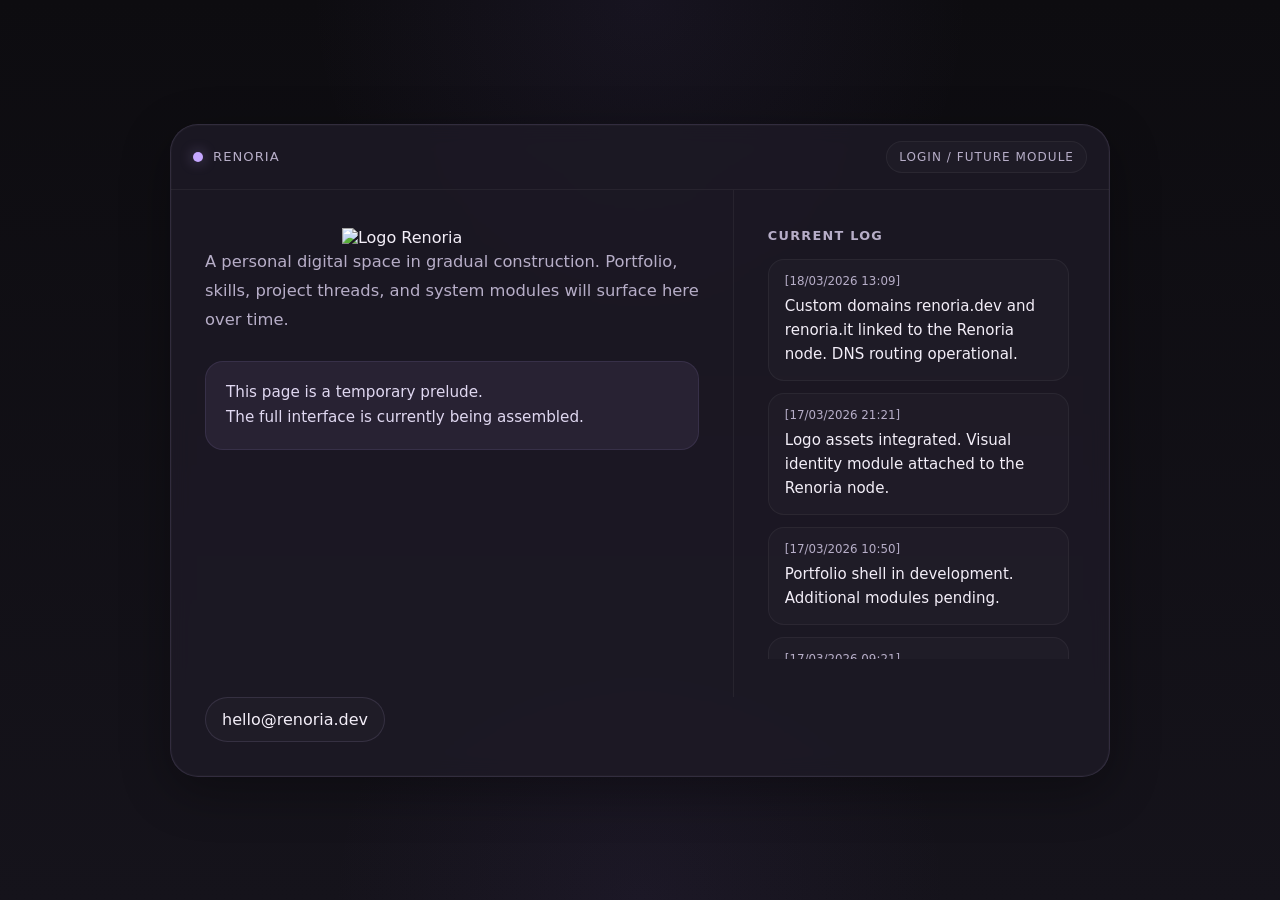
==== index.html @ d228bb76 "Update index.html" ====
<!DOCTYPE html>
<html lang="en">
<head>
<meta charset="UTF-8">
<meta name="viewport" content="width=device-width, initial-scale=1.0">
<title>Renoria</title>
<link rel="icon" type="image/svg+xml" href="assets/Logo_R.svg">
  
<style>

:root{
--bg: #0d0c10;
--bg-2: #15131b;
--panel:rgba(30,26,38,0.82);
--border:rgba(214,195,255,0.12);

--text:#f3eef8;
--muted:#b7aec8;

--accent:#c5a7ff;
--accent-soft:rgba(197,167,255,0.08);

--shadow:rgba(0,0,0,0.32);
--soft-line:rgba(255,255,255,0.05);
}

*{box-sizing:border-box}

html,body{
margin:0;
padding:0;
height:100%;
font-family:Inter,system-ui,sans-serif;

background:
radial-gradient(circle at top, rgba(140,110,220,0.08), transparent 30%),
radial-gradient(circle at bottom, rgba(110,80,170,0.08), transparent 28%),
linear-gradient(180deg,var(--bg),var(--bg-2));
color:var(--text);
}

body{
min-height:100vh;
display:flex;
align-items:center;
justify-content:center;
padding:24px;
}

@media (max-width: 820px){
  body{
    align-items:flex-start;
    padding:16px 16px calc(48px + env(safe-area-inset-bottom));
  }
}

.frame{
width:100%;
max-width:940px;

border:1px solid var(--border);
border-radius:28px;

background:var(--panel);

backdrop-filter:blur(10px);

box-shadow:
0 14px 50px var(--shadow),
0 0 0 1px rgba(255,255,255,0.02) inset;

overflow:hidden;
}

.topbar{
display:flex;
justify-content:space-between;
align-items:center;

padding:16px 22px;

border-bottom:1px solid var(--soft-line);

font-size:0.82rem;
letter-spacing:0.08em;
text-transform:uppercase;
color:var(--muted);
}

.status-wrap{
display:flex;
align-items:center;
gap:10px;
}

.dot{
width:10px;
height:10px;
border-radius:999px;
background:var(--accent);

box-shadow:0 0 14px rgba(197,167,255,0.4);
}

.login-placeholder{
padding:8px 12px;
border-radius:999px;

border:1px solid var(--soft-line);

background:rgba(255,255,255,0.02);

font-size:0.75rem;
}

.content{
display:grid;
grid-template-columns:1.2fr 0.8fr;
}

.left,
.right{
padding:38px 34px;
}

.left{
border-right:1px solid var(--soft-line);
}

.logo-box img{
max-width:220px;
width:100%;
height:auto;
display:block;
margin:auto;
}


.intro{
margin:0;
max-width:520px;

color:var(--muted);

line-height:1.8;
font-size:1.02rem;
}

.note{

margin-top:26px;

padding:18px 20px;

border-radius:18px;

background:var(--accent-soft);

border:1px solid rgba(197,167,255,0.1);

color:#e0d8f1;

line-height:1.7;
font-size:0.95rem;
}

.section-title{
margin:0 0 16px;

font-size:0.8rem;
letter-spacing:0.10em;
text-transform:uppercase;

color:var(--muted);
}

.log{
display:flex;
flex-direction:column;
gap:12px;
max-height:400px;
overflow-y:auto;
padding-right:6px;
}

.log::-webkit-scrollbar {
width:6px;
}

.log::-webkit-scrollbar-track {
background:transparent;
}

.log::-webkit-scrollbar-thumb {
background:rgba(197,167,255,0.4);
border-radius:10px;
}

.log::-webkit-scrollbar-thumb:hover {
background:rgba(197,167,255,0.7);
}

.entry{
padding:14px 16px;

border-radius:16px;

background:rgba(255,255,255,0.02);

border:1px solid var(--soft-line);
}

.timestamp{
font-size:0.74rem;
color:var(--muted);
display:block;
margin-bottom:6px;
}

.entry-text{
font-size:0.94rem;
line-height:1.6;
}

.footer{
padding:0 34px 34px;
}

.pill{

display:inline-flex;

padding:12px 16px;

border-radius:999px;

border:1px solid var(--border);

background:rgba(255,255,255,0.02);

color:var(--text);

text-decoration:none;

transition:160ms ease;
}

.pill:hover{

background:rgba(197,167,255,0.08);
border-color:rgba(197,167,255,0.22);

transform:translateY(-1px);
}

@media (max-width:820px){

.content{
grid-template-columns:1fr;
}

.left{
border-right:0;
border-bottom:1px solid var(--soft-line);
}

}

</style>
</head>

<body>

<main class="frame">

<div class="topbar">

<div class="status-wrap">
<div class="dot"></div>
<span>Renoria</span>
</div>

<div class="login-placeholder">
Login / future module
</div>

</div>


<section class="content">

<div class="left">

<div class="logo-box">
  <img src="assets/Logo_Full.png" alt="Logo Renoria">
</div>

<p class="intro">
A personal digital space in gradual construction.
Portfolio, skills, project threads, and system modules will surface here over time.
</p>

<div class="note">
This page is a temporary prelude.<br>
The full interface is currently being assembled.
</div>

</div>


<div class="right">

<h2 class="section-title">Current log</h2>

<div class="log">

<div class="entry">
<span class="timestamp">[18/03/2026 13:09]</span>
<div class="entry-text">
Custom domains renoria.dev and renoria.it linked to the Renoria node.
DNS routing operational.
</div>
</div>
  
<div class="entry">
<span class="timestamp">[17/03/2026 21:21]</span>
<div class="entry-text">
Logo assets integrated. Visual identity module attached to the Renoria node.
</div>
</div>

<div class="entry">
<span class="timestamp">[17/03/2026 10:50]</span>
<div class="entry-text">
Portfolio shell in development. Additional modules pending.
</div>
</div>

<div class="entry">
<span class="timestamp">[17/03/2026 09:21]</span>
<div class="entry-text">
Primary contact channel connected to the Renoria system.
</div>
</div>

<div class="entry">
<span class="timestamp">[16/03/2026 22:46]</span>
<div class="entry-text">
Domain secured and public node initialized.
</div>
</div>

</div>

</div>

</section>


<div class="footer">
<a class="pill" href="mailto:hello@renoria.dev">
hello@renoria.dev
</a>
</div>

</main>

</body>
</html>
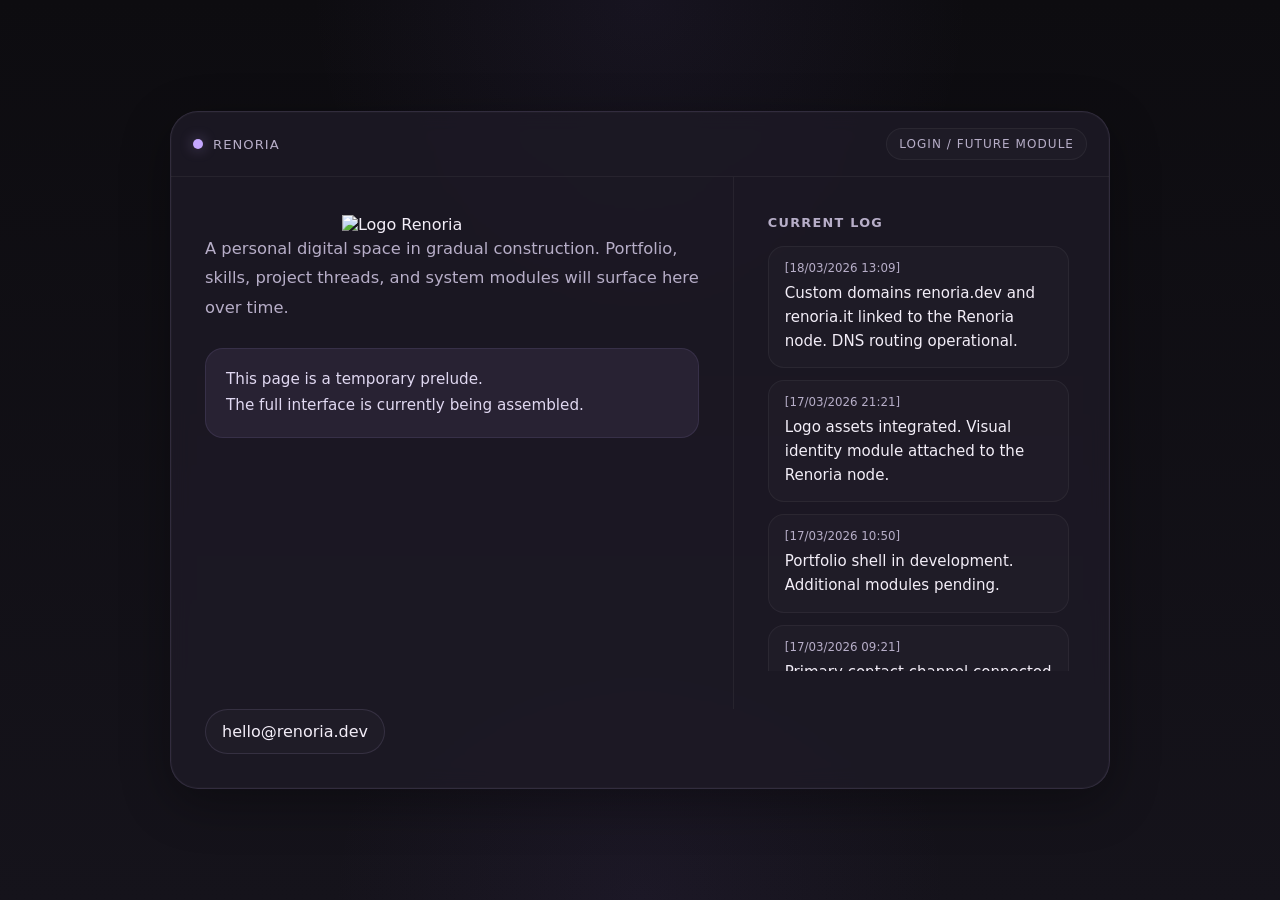
==== commit 1df03021: "Update index.html" ====
--- a/index.html
+++ b/index.html
@@ -178,7 +178,7 @@
 display:flex;
 flex-direction:column;
 gap:12px;
-max-height:400px;
+max-height:425px;
 overflow-y:auto;
 padding-right:6px;
 }
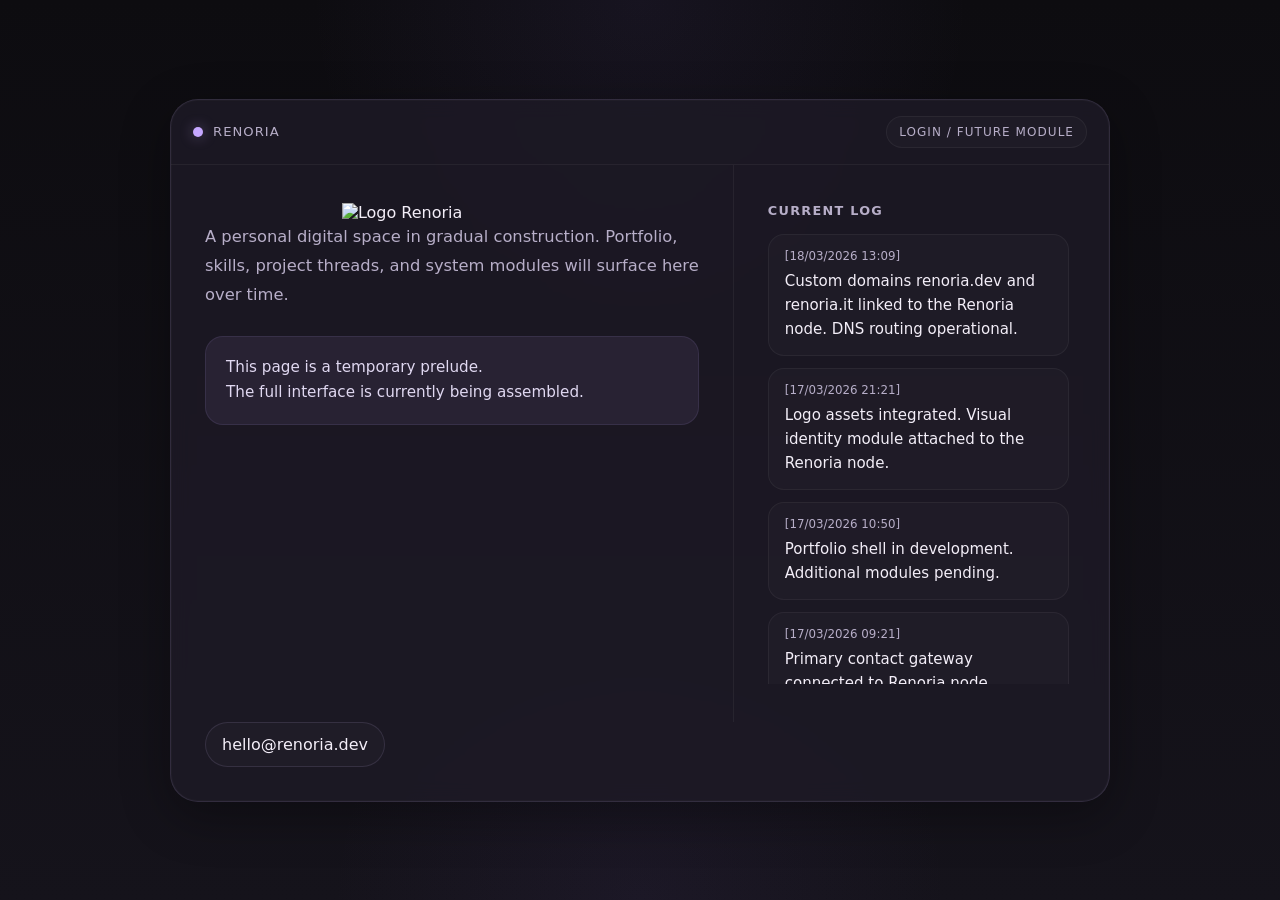
==== commit c4ece19f: "Update index.html" ====
--- a/index.html
+++ b/index.html
@@ -178,7 +178,7 @@
 display:flex;
 flex-direction:column;
 gap:12px;
-max-height:425px;
+max-height:450px;
 overflow-y:auto;
 padding-right:6px;
 }
@@ -339,7 +339,7 @@
 <div class="entry">
 <span class="timestamp">[17/03/2026 09:21]</span>
 <div class="entry-text">
-Primary contact channel connected to the Renoria system.
+Primary contact gateway connected to Renoria node.
 </div>
 </div>
 
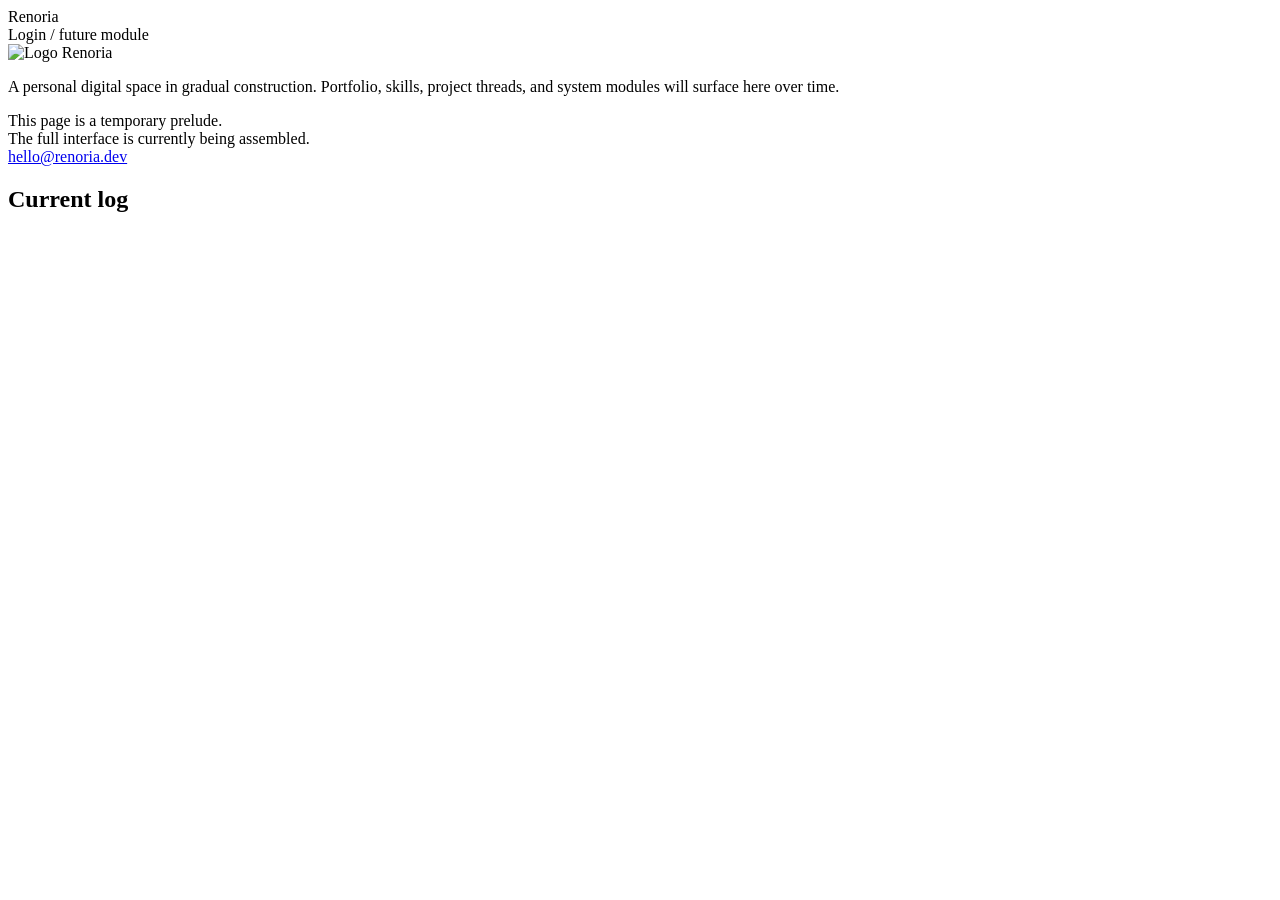
==== commit 1a692035: "Rename v2/index.html to index.html" ====
--- a/index.html
+++ b/index.html
@@ -1,369 +1,57 @@
 <!DOCTYPE html>
 <html lang="en">
 <head>
-<meta charset="UTF-8">
-<meta name="viewport" content="width=device-width, initial-scale=1.0">
-<title>Renoria</title>
-<link rel="icon" type="image/svg+xml" href="assets/Logo_R.svg">
-  
-<style>
-
-:root{
---bg: #0d0c10;
---bg-2: #15131b;
---panel:rgba(30,26,38,0.82);
---border:rgba(214,195,255,0.12);
-
---text:#f3eef8;
---muted:#b7aec8;
-
---accent:#c5a7ff;
---accent-soft:rgba(197,167,255,0.08);
-
---shadow:rgba(0,0,0,0.32);
---soft-line:rgba(255,255,255,0.05);
-}
-
-*{box-sizing:border-box}
-
-html,body{
-margin:0;
-padding:0;
-height:100%;
-font-family:Inter,system-ui,sans-serif;
-
-background:
-radial-gradient(circle at top, rgba(140,110,220,0.08), transparent 30%),
-radial-gradient(circle at bottom, rgba(110,80,170,0.08), transparent 28%),
-linear-gradient(180deg,var(--bg),var(--bg-2));
-color:var(--text);
-}
-
-body{
-min-height:100vh;
-display:flex;
-align-items:center;
-justify-content:center;
-padding:24px;
-}
-
-@media (max-width: 820px){
-  body{
-    align-items:flex-start;
-    padding:16px 16px calc(48px + env(safe-area-inset-bottom));
-  }
-}
-
-.frame{
-width:100%;
-max-width:940px;
-
-border:1px solid var(--border);
-border-radius:28px;
-
-background:var(--panel);
-
-backdrop-filter:blur(10px);
-
-box-shadow:
-0 14px 50px var(--shadow),
-0 0 0 1px rgba(255,255,255,0.02) inset;
-
-overflow:hidden;
-}
-
-.topbar{
-display:flex;
-justify-content:space-between;
-align-items:center;
-
-padding:16px 22px;
-
-border-bottom:1px solid var(--soft-line);
-
-font-size:0.82rem;
-letter-spacing:0.08em;
-text-transform:uppercase;
-color:var(--muted);
-}
-
-.status-wrap{
-display:flex;
-align-items:center;
-gap:10px;
-}
-
-.dot{
-width:10px;
-height:10px;
-border-radius:999px;
-background:var(--accent);
-
-box-shadow:0 0 14px rgba(197,167,255,0.4);
-}
-
-.login-placeholder{
-padding:8px 12px;
-border-radius:999px;
-
-border:1px solid var(--soft-line);
-
-background:rgba(255,255,255,0.02);
-
-font-size:0.75rem;
-}
-
-.content{
-display:grid;
-grid-template-columns:1.2fr 0.8fr;
-}
-
-.left,
-.right{
-padding:38px 34px;
-}
-
-.left{
-border-right:1px solid var(--soft-line);
-}
-
-.logo-box img{
-max-width:220px;
-width:100%;
-height:auto;
-display:block;
-margin:auto;
-}
-
-
-.intro{
-margin:0;
-max-width:520px;
-
-color:var(--muted);
-
-line-height:1.8;
-font-size:1.02rem;
-}
-
-.note{
-
-margin-top:26px;
-
-padding:18px 20px;
-
-border-radius:18px;
-
-background:var(--accent-soft);
-
-border:1px solid rgba(197,167,255,0.1);
-
-color:#e0d8f1;
-
-line-height:1.7;
-font-size:0.95rem;
-}
-
-.section-title{
-margin:0 0 16px;
-
-font-size:0.8rem;
-letter-spacing:0.10em;
-text-transform:uppercase;
-
-color:var(--muted);
-}
-
-.log{
-display:flex;
-flex-direction:column;
-gap:12px;
-max-height:450px;
-overflow-y:auto;
-padding-right:6px;
-}
-
-.log::-webkit-scrollbar {
-width:6px;
-}
-
-.log::-webkit-scrollbar-track {
-background:transparent;
-}
-
-.log::-webkit-scrollbar-thumb {
-background:rgba(197,167,255,0.4);
-border-radius:10px;
-}
-
-.log::-webkit-scrollbar-thumb:hover {
-background:rgba(197,167,255,0.7);
-}
-
-.entry{
-padding:14px 16px;
-
-border-radius:16px;
-
-background:rgba(255,255,255,0.02);
-
-border:1px solid var(--soft-line);
-}
-
-.timestamp{
-font-size:0.74rem;
-color:var(--muted);
-display:block;
-margin-bottom:6px;
-}
-
-.entry-text{
-font-size:0.94rem;
-line-height:1.6;
-}
-
-.footer{
-padding:0 34px 34px;
-}
-
-.pill{
-
-display:inline-flex;
-
-padding:12px 16px;
-
-border-radius:999px;
-
-border:1px solid var(--border);
-
-background:rgba(255,255,255,0.02);
-
-color:var(--text);
-
-text-decoration:none;
-
-transition:160ms ease;
-}
-
-.pill:hover{
-
-background:rgba(197,167,255,0.08);
-border-color:rgba(197,167,255,0.22);
-
-transform:translateY(-1px);
-}
-
-@media (max-width:820px){
-
-.content{
-grid-template-columns:1fr;
-}
-
-.left{
-border-right:0;
-border-bottom:1px solid var(--soft-line);
-}
-
-}
-
-</style>
+  <meta charset="UTF-8">
+  <meta name="viewport" content="width=device-width, initial-scale=1.0">
+  <title>Renoria</title>
+  <link rel="icon" type="image/svg+xml" href="assets/icons/Logo_R.svg">
+  <link rel="stylesheet" href="assets/css/components.css">
+  <link rel="stylesheet" href="assets/css/index.css">
+  <script src="assets/js/logs.js" defer></script>
+  <script src="assets/js/index.js" defer></script>
 </head>
 
 <body>
+  <main class="frame">
+    <div class="topbar">
+      <div class="status-wrap">
+        <div class="dot"></div>
+        <span>Renoria</span>
+      </div>
 
-<main class="frame">
+      <div class="login-placeholder">
+        Login / future module
+      </div>
+    </div>
 
-<div class="topbar">
+    <section class="content">
+      <div class="left">
+        <div class="logo-box">
+          <img src="assets/img/Logo_Full.png" alt="Logo Renoria">
+        </div>
 
-<div class="status-wrap">
-<div class="dot"></div>
-<span>Renoria</span>
-</div>
+        <p class="intro">
+          A personal digital space in gradual construction.
+          Portfolio, skills, project threads, and system modules will surface here over time.
+        </p>
 
-<div class="login-placeholder">
-Login / future module
-</div>
+        <div class="note">
+          This page is a temporary prelude.<br>
+          The full interface is currently being assembled.
+        </div>
 
-</div>
+        <div class="footer">
+          <a class="pill" href="mailto:hello@renoria.dev">
+            hello@renoria.dev
+          </a>
+        </div>
+      </div>
 
-
-<section class="content">
-
-<div class="left">
-
-<div class="logo-box">
-  <img src="assets/Logo_Full.png" alt="Logo Renoria">
-</div>
-
-<p class="intro">
-A personal digital space in gradual construction.
-Portfolio, skills, project threads, and system modules will surface here over time.
-</p>
-
-<div class="note">
-This page is a temporary prelude.<br>
-The full interface is currently being assembled.
-</div>
-
-</div>
-
-
-<div class="right">
-
-<h2 class="section-title">Current log</h2>
-
-<div class="log">
-
-<div class="entry">
-<span class="timestamp">[18/03/2026 13:09]</span>
-<div class="entry-text">
-Custom domains renoria.dev and renoria.it linked to the Renoria node.
-DNS routing operational.
-</div>
-</div>
-  
-<div class="entry">
-<span class="timestamp">[17/03/2026 21:21]</span>
-<div class="entry-text">
-Logo assets integrated. Visual identity module attached to the Renoria node.
-</div>
-</div>
-
-<div class="entry">
-<span class="timestamp">[17/03/2026 10:50]</span>
-<div class="entry-text">
-Portfolio shell in development. Additional modules pending.
-</div>
-</div>
-
-<div class="entry">
-<span class="timestamp">[17/03/2026 09:21]</span>
-<div class="entry-text">
-Primary contact gateway connected to Renoria node.
-</div>
-</div>
-
-<div class="entry">
-<span class="timestamp">[16/03/2026 22:46]</span>
-<div class="entry-text">
-Domain secured and public node initialized.
-</div>
-</div>
-
-</div>
-
-</div>
-
-</section>
-
-
-<div class="footer">
-<a class="pill" href="mailto:hello@renoria.dev">
-hello@renoria.dev
-</a>
-</div>
-
-</main>
-
+      <div class="right">
+        <h2 class="section-title">Current log</h2>
+        <div class="log" id="log-container"></div>
+      </div>
+    </section>
+  </main>
 </body>
 </html>
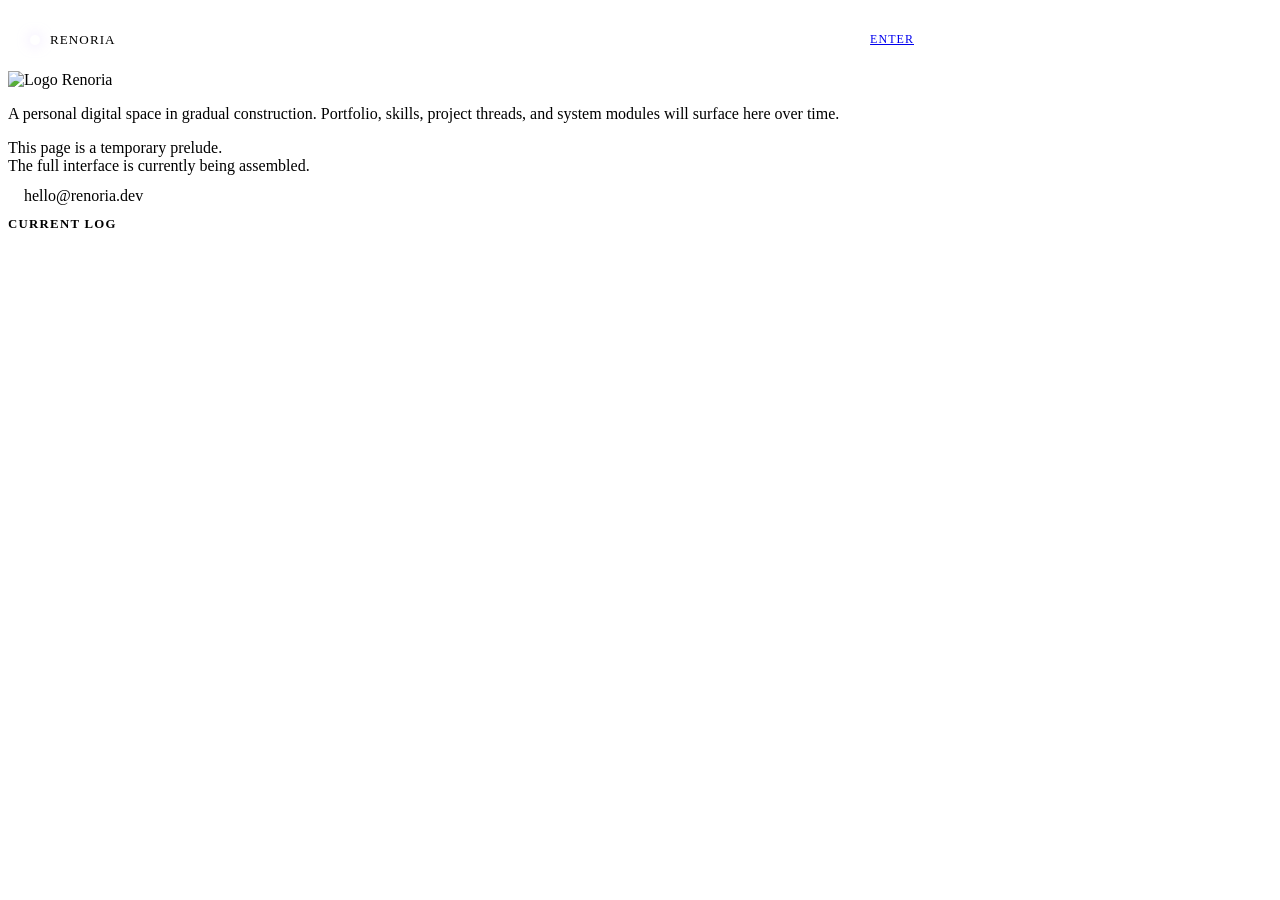
==== commit e03c7a25: "Update index.html" ====
--- a/index.html
+++ b/index.html
@@ -20,7 +20,7 @@
       </div>
 
       <div class="login-placeholder">
-        Login / future module
+        <a href="main.html">Enter</a>
       </div>
     </div>
 
--- a/assets/css/components.css
+++ b/assets/css/components.css
@@ -0,0 +1,139 @@
+.frame {
+  width: 100%;
+  max-width: 940px;
+  border: 1px solid var(--border);
+  border-radius: 28px;
+  background: var(--panel);
+  backdrop-filter: blur(10px);
+  box-shadow:
+    0 14px 50px var(--shadow),
+    0 0 0 1px rgba(255, 255, 255, 0.02) inset;
+  overflow: hidden;
+}
+
+.topbar {
+  display: flex;
+  justify-content: space-between;
+  align-items: center;
+  padding: 16px 22px;
+  border-bottom: 1px solid var(--soft-line);
+  font-size: 0.82rem;
+  letter-spacing: 0.08em;
+  text-transform: uppercase;
+  color: var(--muted);
+}
+
+.status-wrap {
+  display: flex;
+  align-items: center;
+  gap: 10px;
+}
+
+.dot {
+  width: 10px;
+  height: 10px;
+  border-radius: 999px;
+  background: var(--accent);
+  box-shadow: 0 0 14px rgba(197, 167, 255, 0.4);
+}
+
+.login-placeholder {
+  padding: 8px 12px;
+  border-radius: 999px;
+  border: 1px solid var(--soft-line);
+  background: rgba(255, 255, 255, 0.02);
+  font-size: 0.75rem;
+}
+
+.section-title {
+  margin: 0 0 16px;
+  font-family: Georgia, "Times New Roman", serif;
+  font-weight: 600;
+  font-size: 0.8rem;
+  letter-spacing: 0.10em;
+  text-transform: uppercase;
+  color: var(--muted);
+}
+
+.log {
+  display: flex;
+  flex-direction: column;
+  gap: 12px;
+  max-height: 520px;
+  overflow-y: auto;
+  padding-right: 6px;
+}
+
+.log::-webkit-scrollbar {
+  width: 6px;
+}
+
+.log::-webkit-scrollbar-track {
+  background: transparent;
+}
+
+.log::-webkit-scrollbar-thumb {
+  background: rgba(197, 167, 255, 0.4);
+  border-radius: 10px;
+}
+
+.log::-webkit-scrollbar-thumb:hover {
+  background: rgba(197, 167, 255, 0.7);
+}
+
+.entry {
+  padding: 12px 14px;
+  border-radius: 14px;
+  background: rgba(255, 255, 255, 0.02);
+  border: 1px solid var(--soft-line);
+}
+
+.entry-header {
+  display: flex;
+  justify-content: space-between;
+  align-items: center;
+  gap: 10px;
+  margin-bottom: 6px;
+}
+
+.timestamp {
+  font-size: 0.68rem;
+  color: var(--muted);
+  display: block;
+  margin-bottom: 6px;
+  font-family: ui-monospace, SFMono-Regular, Menlo, monospace;
+}
+
+.log-type {
+  display: inline-flex;
+  padding: 3px 7px;
+  border-radius: 999px;
+  border: 1px solid rgba(197, 167, 255, 0.16);
+  background: rgba(197, 167, 255, 0.08);
+  color: var(--accent);
+  font-size: 0.62rem;
+  letter-spacing: 0.08em;
+  text-transform: uppercase;
+}
+
+.entry-text {
+  font-size: 0.84rem;
+  line-height: 1.5;
+}
+
+.pill {
+  display: inline-flex;
+  padding: 12px 16px;
+  border-radius: 999px;
+  border: 1px solid var(--border);
+  background: rgba(255, 255, 255, 0.02);
+  color: var(--text);
+  text-decoration: none;
+  transition: 160ms ease;
+}
+
+.pill:hover {
+  background: rgba(197, 167, 255, 0.08);
+  border-color: rgba(197, 167, 255, 0.22);
+  transform: translateY(-1px);
+}
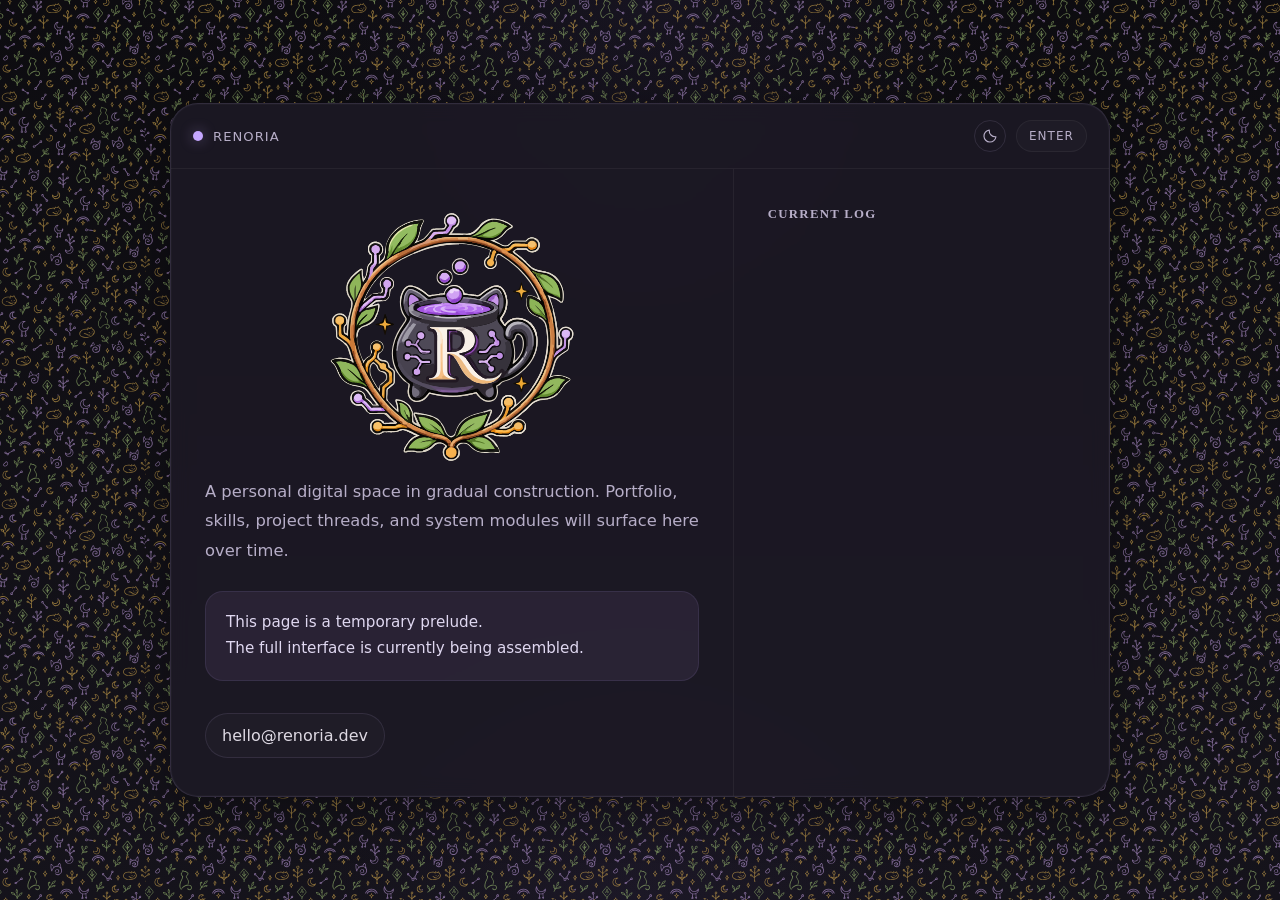
==== commit bb896039: "Port day/night branding and visual polish to static site" ====
--- a/index.html
+++ b/index.html
@@ -4,54 +4,76 @@
   <meta charset="UTF-8">
   <meta name="viewport" content="width=device-width, initial-scale=1.0">
   <title>Renoria</title>
-  <link rel="icon" type="image/svg+xml" href="assets/icons/Logo_R.svg">
+
+  <link rel="icon" type="image/svg+xml" href="assets/icons/Logo_R_liscia.svg">
+
+  <script src="assets/js/theme.js"></script>
+  <link rel="stylesheet" href="assets/css/theme.css">
   <link rel="stylesheet" href="assets/css/components.css">
   <link rel="stylesheet" href="assets/css/index.css">
+
   <script src="assets/js/logs.js" defer></script>
   <script src="assets/js/index.js" defer></script>
 </head>
 
 <body>
-  <main class="frame">
-    <div class="topbar">
-      <div class="status-wrap">
-        <div class="dot"></div>
-        <span>Renoria</span>
-      </div>
+  <div class="index-background">
+    <div class="frame-surround">
+      <main class="frame">
+        <div class="topbar">
+          <div class="status-wrap">
+            <div class="dot"></div>
+            <span>Renoria</span>
+          </div>
 
-      <div class="login-placeholder">
-        <a href="main.html">Enter</a>
-      </div>
-    </div>
-
-    <section class="content">
-      <div class="left">
-        <div class="logo-box">
-          <img src="assets/img/Logo_Full.png" alt="Logo Renoria">
+          <div class="topbar-actions">
+            <button type="button" class="theme-toggle" data-theme-toggle lang="it"
+                    aria-label="Tema Notte attivo. Passa a Giorno" title="Passa a Giorno">
+              <svg class="theme-icon--moon" viewBox="0 0 24 24" aria-hidden="true" focusable="false">
+                <path d="M20.9 13.1A9 9 0 0 1 10.9 3.1 9 9 0 1 0 20.9 13.1Z"/>
+              </svg>
+              <svg class="theme-icon--sun" viewBox="0 0 24 24" aria-hidden="true" focusable="false">
+                <circle cx="12" cy="12" r="4"/>
+                <path d="M12 2v2m0 16v2M2 12h2m16 0h2M4.93 4.93l1.42 1.42m11.3 11.3 1.42 1.42M4.93 19.07l1.42-1.42m11.3-11.3 1.42-1.42"/>
+              </svg>
+            </button>
+            <div class="login-placeholder">
+              <a href="main.html" class="login-button">Enter</a>
+            </div>
+          </div>
         </div>
 
-        <p class="intro">
-          A personal digital space in gradual construction.
-          Portfolio, skills, project threads, and system modules will surface here over time.
-        </p>
+        <section class="content">
+          <div class="left">
+            <div class="logo-box">
+              <img class="index-logo--night" src="assets/img/Logo_Full_Renoria_notte.svg" width="887" height="887" alt="Logo Renoria" draggable="false">
+              <img class="index-logo--day" src="assets/img/Logo_Full_Renoria_giorno.svg" width="887" height="887" alt="Logo Renoria" draggable="false">
+            </div>
 
-        <div class="note">
-          This page is a temporary prelude.<br>
-          The full interface is currently being assembled.
-        </div>
+            <p class="intro">
+              A personal digital space in gradual construction.
+              Portfolio, skills, project threads, and system modules will surface here over time.
+            </p>
 
-        <div class="footer">
-          <a class="pill" href="mailto:hello@renoria.dev">
-            hello@renoria.dev
-          </a>
-        </div>
-      </div>
+            <div class="note">
+              This page is a temporary prelude.<br>
+              The full interface is currently being assembled.
+            </div>
 
-      <div class="right">
-        <h2 class="section-title">Current log</h2>
-        <div class="log" id="log-container"></div>
-      </div>
-    </section>
-  </main>
+            <div class="footer">
+              <a class="pill" href="mailto:hello@renoria.dev">
+                hello@renoria.dev
+              </a>
+            </div>
+          </div>
+
+          <div class="right">
+            <h2 class="section-title">Current log</h2>
+            <div class="log" id="log-container"></div>
+          </div>
+        </section>
+      </main>
+    </div>
+  </div>
 </body>
 </html>
--- a/assets/css/theme.css
+++ b/assets/css/theme.css
@@ -0,0 +1,167 @@
+/* Shared palette: night stays the default, independent of OS preference. */
+:root {
+  color-scheme: dark;
+  /* Forum roles retain the original night colors and use warm day borders. */
+  --forum-border-faint: rgba(var(--accent-rgb), 0.05);
+  --forum-border-subtle: rgba(var(--accent-rgb), 0.06);
+  --forum-border-soft: rgba(var(--accent-rgb), 0.08);
+  --forum-border: rgba(var(--accent-rgb), 0.12);
+  --forum-border-hover: rgba(var(--accent-rgb), 0.16);
+  --forum-field-border: rgba(var(--accent-rgb), 0.18);
+  --forum-field-border-hover: rgba(var(--accent-rgb), 0.28);
+  --forum-row-hover: rgba(var(--accent-rgb), 0.03);
+  --forum-field-focus: rgba(var(--accent-rgb), 0.18);
+  /* Content dividers and field outlines are separate from decorative borders. */
+  --forum-divider: var(--forum-border-soft);
+  --forum-divider-faint: var(--forum-border-faint);
+  --forum-divider-subtle: var(--forum-border-subtle);
+  --forum-input-border: var(--forum-border-soft);
+  --texture-image: url("../img/Texture_Felina_Arcana_notte.svg");
+  --texture-opacity: 0.6;
+  --bg: #0d0c10;
+  --bg-2: #15131b;
+  --page-background:
+    radial-gradient(circle at top, rgba(140, 110, 220, 0.08), transparent 30%),
+    radial-gradient(circle at bottom, rgba(110, 80, 170, 0.08), transparent 28%),
+    linear-gradient(180deg, var(--bg), var(--bg-2));
+  --panel: rgba(30, 26, 38, 0.82);
+  --surface-panel: rgba(30, 26, 38, 0.62);
+  --surface-button: rgba(30, 26, 38, 0.7);
+  --surface-terminal: rgba(18, 17, 22, 0.82);
+  --surface-inset: rgba(18, 16, 24, 0.72);
+  --surface-glaze: rgba(255, 255, 255, 0.02);
+  --surface-log-entry: var(--surface-panel);
+  --inset-highlight: rgba(255, 255, 255, 0.02);
+  --surface-hover: rgba(var(--accent-rgb), 0.12);
+  --surface-pill-hover: rgba(var(--accent-rgb), 0.08);
+  --surface-logout-hover: rgba(var(--accent-rgb), 0.14);
+  --border: rgba(214, 195, 255, 0.12);
+  --soft-line: rgba(255, 255, 255, 0.05);
+  --heading-border: rgba(183, 174, 200, 0.14);
+  --text: #f3eef8;
+  --muted: #b7aec8;
+  --button-text: var(--muted);
+  --text-note: #e0d8f1;
+  --text-path: #8c78ba;
+  --text-path-dim: rgba(140, 120, 186, 0.58);
+  --text-slash: rgba(183, 174, 200, 0.55);
+  --accent: #c5a7ff;
+  --accent-rgb: 197, 167, 255;
+  --accent-soft: rgba(var(--accent-rgb), 0.08);
+  --accent-text: #c5a7ff;
+  --section-accent: #b796ff;
+  --nav-accent: #8bb8ff;
+  --sage: #9dbf9e;
+  --sage-text: #9ee7d7;
+  --wisteria: #8e7cc3;
+  --wisteria-text: #c5a7ff;
+  --important: rgba(255, 207, 123, 0.8);
+  --status-neutral: #6d648e;
+  --status-open: #8fd7df;
+  --status-open-rgb: 143, 215, 223;
+  --status-closed: #d06b6b;
+  --status-closed-rgb: 208, 107, 107;
+  --status-archived: #8d3737;
+  --shadow: rgba(0, 0, 0, 0.32);
+  --focus-ring: #c5a7ff;
+  --text-heading: rgba(243, 238, 248, 0.94);
+  --text-strong: rgba(243, 238, 248, 0.92);
+  --text-emphasis: rgba(243, 238, 248, 0.9);
+  --text-link: rgba(243, 238, 248, 0.88);
+  --text-field: rgba(243, 238, 248, 0.85);
+  --text-body: rgba(243, 238, 248, 0.78);
+  --text-label: rgba(243, 238, 248, 0.76);
+  --text-panel: rgba(243, 238, 248, 0.74);
+  --text-caption: rgba(243, 238, 248, 0.72);
+  --text-status: rgba(243, 238, 248, 0.7);
+  --text-meta: rgba(243, 238, 248, 0.62);
+  --text-date: rgba(243, 238, 248, 0.58);
+  --text-table: rgba(243, 238, 248, 0.54);
+  --text-role: rgba(243, 238, 248, 0.52);
+  --text-description: rgba(243, 238, 248, 0.48);
+  --text-mobile-label: rgba(243, 238, 248, 0.45);
+  --text-avatar: rgba(243, 238, 248, 0.4);
+  --text-separator: rgba(243, 238, 248, 0.28);
+}
+
+/* Color accents have separate, darker text roles for small labels and links. */
+:root[data-theme="day"] {
+  color-scheme: light;
+  --forum-border-faint: var(--soft-line);
+  --forum-border-subtle: var(--soft-line);
+  --forum-border-soft: var(--soft-line);
+  --forum-border: var(--border);
+  --forum-border-hover: var(--accent-text);
+  --forum-field-border: var(--border);
+  --forum-field-border-hover: var(--focus-ring);
+  --forum-row-hover: var(--surface-pill-hover);
+  --forum-field-focus: var(--focus-ring);
+  --forum-divider: #cbbba8;
+  --forum-divider-faint: var(--forum-divider);
+  --forum-divider-subtle: var(--forum-divider);
+  --forum-input-border: var(--border);
+  --texture-image: url("../img/Texture_Felina_Arcana_giorno.svg");
+  --texture-opacity: 0.8;
+  --bg: #f7f2e8;
+  --bg-2: #f7f2e8;
+  --page-background: #f7f2e8;
+  --panel: #fffdf8;
+  /* Subtle warm layers: cream frame, light veil, inset cards, deeper terminal. */
+  --surface-panel: #faf5ec;
+  --surface-button: #f7f1e7;
+  --surface-terminal: #f2e9dc;
+  --surface-inset: #f5ede1;
+  --surface-glaze: #f7f1e7;
+  --surface-log-entry: #f5ede1;
+  --inset-highlight: rgba(255, 255, 255, 0.35);
+  --surface-hover: #f0e5d4;
+  --surface-pill-hover: var(--surface-hover);
+  --surface-logout-hover: var(--surface-hover);
+  --border: #d8c8b4;
+  --soft-line: #e4d8c8;
+  --heading-border: #e4d8c8;
+  --text: #3a2a21;
+  --muted: #716153;
+  --button-text: #3a2a21;
+  --text-note: #3a2a21;
+  --text-path: #675096;
+  --text-path-dim: #7a6a5c;
+  --text-slash: #7a6a5c;
+  --accent: #c48a2c;
+  --accent-rgb: 196, 138, 44;
+  --accent-soft: #fbf6ed;
+  --accent-text: #805211;
+  --section-accent: #8a5a15;
+  --nav-accent: #675096;
+  --sage: #6f9b6a;
+  --sage-text: #466a42;
+  --wisteria: #8e7cc3;
+  --wisteria-text: #675096;
+  --important: #8a5a15;
+  --status-neutral: #675096;
+  --status-open: #466a42;
+  --status-open-rgb: 70, 106, 66;
+  --status-closed: #a33f36;
+  --status-closed-rgb: 163, 63, 54;
+  --status-archived: #7a6a5c;
+  --shadow: rgba(58, 42, 33, 0.12);
+  --focus-ring: #8a5a15;
+  --text-heading: var(--text);
+  --text-strong: var(--text);
+  --text-emphasis: var(--text);
+  --text-link: var(--text);
+  --text-field: var(--text);
+  --text-body: var(--text);
+  --text-label: var(--text);
+  --text-panel: var(--text);
+  --text-caption: var(--muted);
+  --text-status: var(--muted);
+  --text-meta: var(--muted);
+  --text-date: var(--muted);
+  --text-table: var(--muted);
+  --text-role: var(--muted);
+  --text-description: var(--muted);
+  --text-mobile-label: var(--muted);
+  --text-avatar: var(--muted);
+  --text-separator: var(--muted);
+}
--- a/assets/css/components.css
+++ b/assets/css/components.css
@@ -1,3 +1,46 @@
+:root {
+  --texture-tile-width: 152.46px;
+}
+
+.index-background,
+.dashboard-background {
+  min-height: 100vh;
+  display: flex;
+  align-items: center;
+  justify-content: center;
+  padding: 24px;
+  position: relative;
+  isolation: isolate;
+  /* Clip the oversized decoration without creating a hidden scroll container. */
+  overflow: clip;
+}
+
+.frame-surround {
+  position: relative;
+}
+
+/* Cut out the rounded frame: its translucent panel must not reveal the texture. */
+.frame-surround::before {
+  content: "";
+  position: absolute;
+  inset: -100vmax;
+  padding: 100vmax;
+  border-radius: calc(100vmax + 28px);
+  background: var(--texture-image) repeat;
+  background-size: var(--texture-tile-width) auto;
+  opacity: var(--texture-opacity);
+  pointer-events: none;
+  z-index: -1;
+  -webkit-mask:
+    linear-gradient(#000 0 0) content-box,
+    linear-gradient(#000 0 0);
+  -webkit-mask-composite: xor;
+  mask:
+    linear-gradient(#000 0 0) content-box,
+    linear-gradient(#000 0 0);
+  mask-composite: exclude;
+}
+
 .frame {
   width: 100%;
   max-width: 940px;
@@ -7,7 +50,7 @@
   backdrop-filter: blur(10px);
   box-shadow:
     0 14px 50px var(--shadow),
-    0 0 0 1px rgba(255, 255, 255, 0.02) inset;
+    0 0 0 1px var(--inset-highlight) inset;
   overflow: hidden;
 }
 
@@ -21,6 +64,85 @@
   letter-spacing: 0.08em;
   text-transform: uppercase;
   color: var(--muted);
+  gap: 12px;
+  flex-wrap: wrap;
+}
+
+.topbar-actions {
+  display: flex;
+  align-items: stretch;
+  justify-content: flex-end;
+  flex-wrap: wrap;
+  gap: 10px;
+}
+
+.theme-toggle {
+  position: relative;
+  display: inline-grid;
+  place-items: center;
+  flex: 0 0 32px;
+  width: 32px;
+  min-height: 28px;
+  padding: 5px;
+  border: 1px solid var(--border);
+  border-radius: 999px;
+  background: transparent;
+  color: var(--button-text);
+  cursor: pointer;
+}
+
+/* Keep the compact border while providing a comfortable touch target. */
+.theme-toggle::before {
+  content: "";
+  position: absolute;
+  top: 50%;
+  left: 50%;
+  width: max(100%, 44px);
+  height: max(100%, 44px);
+  transform: translate(-50%, -50%);
+}
+
+.theme-toggle svg {
+  width: 16px;
+  height: 16px;
+  fill: none;
+  stroke: currentColor;
+  stroke-width: 1.75;
+  stroke-linecap: round;
+  stroke-linejoin: round;
+}
+
+.theme-toggle:hover {
+  background: var(--accent-soft);
+}
+
+.theme-toggle .theme-icon--sun,
+:root[data-theme="day"] .theme-toggle .theme-icon--moon {
+  display: none;
+}
+
+:root[data-theme="day"] .theme-toggle .theme-icon--sun {
+  display: block;
+}
+
+/* Login keeps its palette and keyboard outline without underlines. */
+.login-button,
+.login-button:visited,
+.login-button:hover,
+.login-button:focus,
+.login-button:active {
+  color: var(--button-text);
+  text-decoration: none;
+}
+
+.login-button:hover {
+  color: var(--accent-text);
+}
+
+/* Specificity also covers module fields that have their own focus rules. */
+html :is(a, button, input, textarea, select):focus-visible {
+  outline: 2px solid var(--focus-ring);
+  outline-offset: 3px;
 }
 
 .status-wrap {
@@ -34,14 +156,14 @@
   height: 10px;
   border-radius: 999px;
   background: var(--accent);
-  box-shadow: 0 0 14px rgba(197, 167, 255, 0.4);
+  box-shadow: 0 0 14px rgba(var(--accent-rgb), 0.4);
 }
 
 .login-placeholder {
   padding: 8px 12px;
   border-radius: 999px;
   border: 1px solid var(--soft-line);
-  background: rgba(255, 255, 255, 0.02);
+  background: var(--surface-glaze);
   font-size: 0.75rem;
 }
 
@@ -73,18 +195,18 @@
 }
 
 .log::-webkit-scrollbar-thumb {
-  background: rgba(197, 167, 255, 0.4);
+  background: rgba(var(--accent-rgb), 0.4);
   border-radius: 10px;
 }
 
 .log::-webkit-scrollbar-thumb:hover {
-  background: rgba(197, 167, 255, 0.7);
+  background: rgba(var(--accent-rgb), 0.7);
 }
 
 .entry {
   padding: 12px 14px;
   border-radius: 14px;
-  background: rgba(255, 255, 255, 0.02);
+  background: var(--surface-glaze);
   border: 1px solid var(--soft-line);
 }
 
@@ -108,9 +230,9 @@
   display: inline-flex;
   padding: 3px 7px;
   border-radius: 999px;
-  border: 1px solid rgba(197, 167, 255, 0.16);
-  background: rgba(197, 167, 255, 0.08);
-  color: var(--accent);
+  border: 1px solid rgba(var(--accent-rgb), 0.16);
+  background: rgba(var(--accent-rgb), 0.08);
+  color: var(--accent-text);
   font-size: 0.62rem;
   letter-spacing: 0.08em;
   text-transform: uppercase;
@@ -126,14 +248,14 @@
   padding: 12px 16px;
   border-radius: 999px;
   border: 1px solid var(--border);
-  background: rgba(255, 255, 255, 0.02);
+  background: var(--surface-glaze);
   color: var(--text);
   text-decoration: none;
   transition: 160ms ease;
 }
 
 .pill:hover {
-  background: rgba(197, 167, 255, 0.08);
-  border-color: rgba(197, 167, 255, 0.22);
+  background: var(--surface-pill-hover);
+  border-color: rgba(var(--accent-rgb), 0.22);
   transform: translateY(-1px);
 }
--- a/assets/css/index.css
+++ b/assets/css/index.css
@@ -0,0 +1,118 @@
+:root {
+  /* Adjust the index logo here; the drawing fills about 94% of the SVG canvas. */
+  --index-logo-size: 260px;
+  --index-logo-offset-x: 0.27%;
+  --index-logo-offset-y: 0.3%;
+}
+
+* {
+  box-sizing: border-box;
+}
+
+html,
+body {
+  margin: 0;
+  padding: 0;
+  height: 100%;
+  font-family: Inter, system-ui, sans-serif;
+  background: var(--page-background);
+  color: var(--text);
+}
+
+.index-background > .frame-surround {
+  width: 100%;
+  max-width: 940px;
+}
+
+@media (max-height: 760px), (max-width: 820px) {
+  .index-background {
+    align-items: flex-start;
+    padding: 16px 16px 0;
+  }
+}
+
+.content {
+  display: grid;
+  grid-template-columns: 1.2fr 0.8fr;
+}
+
+.left,
+.right {
+  padding: 38px 34px;
+}
+
+.left {
+  border-right: 1px solid var(--soft-line);
+  display: flex;
+  flex-direction: column;
+}
+
+.logo-box {
+  display: grid;
+  width: min(100%, var(--index-logo-size));
+  aspect-ratio: 1;
+  margin-inline: auto;
+}
+
+.logo-box img {
+  grid-area: 1 / 1;
+  display: block;
+  width: 100%;
+  height: 100%;
+  min-width: 0;
+  object-fit: contain;
+  opacity: 1;
+  /* Center the visible drawing, accounting for its asymmetric SVG margins. */
+  transform: translate(var(--index-logo-offset-x), var(--index-logo-offset-y));
+}
+
+.logo-box .index-logo--day,
+:root[data-theme="day"] .logo-box .index-logo--night {
+  visibility: hidden;
+}
+
+:root[data-theme="day"] .logo-box .index-logo--day {
+  visibility: visible;
+}
+
+.intro {
+  margin: 0;
+  padding-top: 10px;
+  max-width: 520px;
+  color: var(--muted);
+  line-height: 1.8;
+  font-size: 1.02rem;
+}
+
+.note {
+  margin-top: 26px;
+  padding: 18px 20px;
+  border-radius: 18px;
+  background: var(--accent-soft);
+  border: 1px solid rgba(var(--accent-rgb), 0.1);
+  color: var(--text-note);
+  line-height: 1.7;
+  font-size: 0.95rem;
+}
+
+.footer {
+  margin-top: auto;
+  padding-top: 32px;
+  opacity: 0.9;
+}
+
+@media (max-width: 820px) {
+  .index-background {
+    align-items: flex-start;
+    padding: 16px 16px 0;
+  }
+
+  .content {
+    grid-template-columns: 1fr;
+  }
+
+  .left {
+    border-right: 0;
+    border-bottom: 1px solid var(--soft-line);
+  }
+}
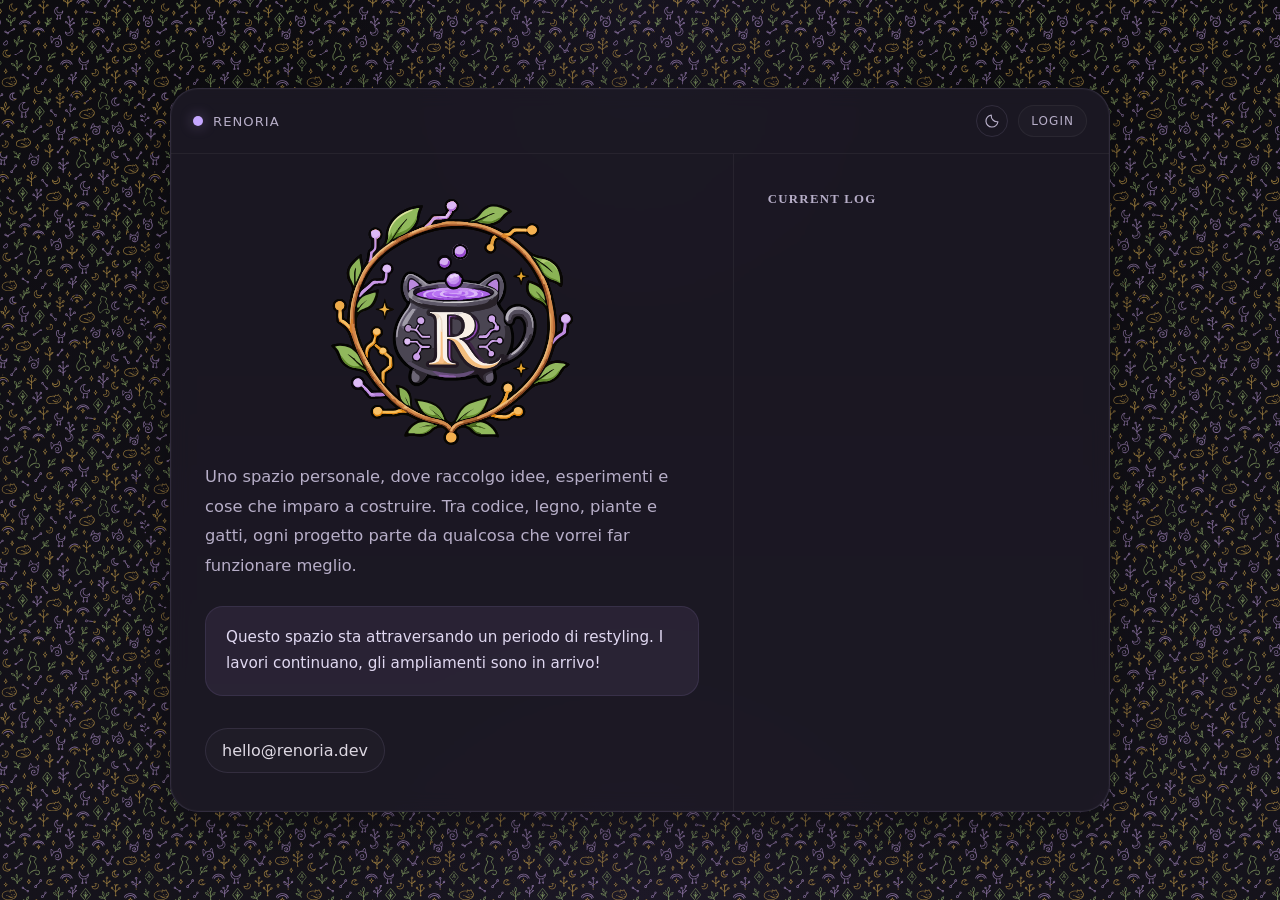
==== commit 99d64e92: "Refine day/night artwork and translate landing page into Italian" ====
--- a/index.html
+++ b/index.html
@@ -1,5 +1,5 @@
 <!DOCTYPE html>
-<html lang="en">
+<html lang="it">
 <head>
   <meta charset="UTF-8">
   <meta name="viewport" content="width=device-width, initial-scale=1.0">
@@ -38,7 +38,7 @@
               </svg>
             </button>
             <div class="login-placeholder">
-              <a href="main.html" class="login-button">Enter</a>
+              <a href="main.html" class="login-button">Login</a>
             </div>
           </div>
         </div>
@@ -46,18 +46,15 @@
         <section class="content">
           <div class="left">
             <div class="logo-box">
-              <img class="index-logo--night" src="assets/img/Logo_Full_Renoria_notte.svg" width="887" height="887" alt="Logo Renoria" draggable="false">
-              <img class="index-logo--day" src="assets/img/Logo_Full_Renoria_giorno.svg" width="887" height="887" alt="Logo Renoria" draggable="false">
+              <img src="assets/img/Logo_Full_Renoria_giorno.svg" width="887" height="887" alt="Logo Renoria" draggable="false">
             </div>
 
             <p class="intro">
-              A personal digital space in gradual construction.
-              Portfolio, skills, project threads, and system modules will surface here over time.
+              Uno spazio personale, dove raccolgo idee, esperimenti e cose che imparo a costruire. Tra codice, legno, piante e gatti, ogni progetto parte da qualcosa che vorrei far funzionare meglio.
             </p>
 
             <div class="note">
-              This page is a temporary prelude.<br>
-              The full interface is currently being assembled.
+              Questo spazio sta attraversando un periodo di restyling. I lavori continuano, gli ampliamenti sono in arrivo!
             </div>
 
             <div class="footer">
--- a/assets/css/index.css
+++ b/assets/css/index.css
@@ -66,15 +66,6 @@
   transform: translate(var(--index-logo-offset-x), var(--index-logo-offset-y));
 }
 
-.logo-box .index-logo--day,
-:root[data-theme="day"] .logo-box .index-logo--night {
-  visibility: hidden;
-}
-
-:root[data-theme="day"] .logo-box .index-logo--day {
-  visibility: visible;
-}
-
 .intro {
   margin: 0;
   padding-top: 10px;
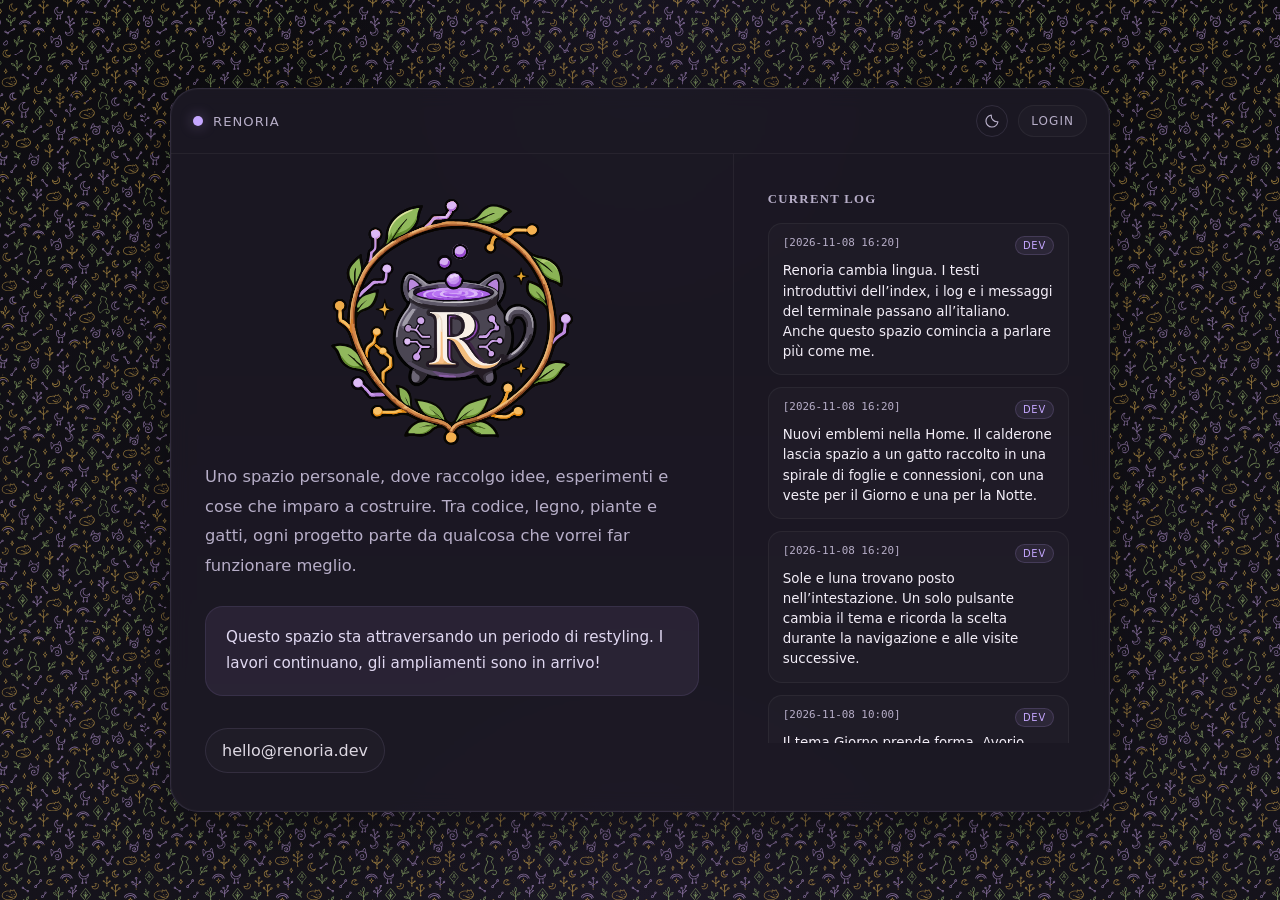
==== commit af68fcd1: "Translate terminal messages into Italian and remove obsolete artwork" ====
--- a/index.html
+++ b/index.html
@@ -5,7 +5,7 @@
   <meta name="viewport" content="width=device-width, initial-scale=1.0">
   <title>Renoria</title>
 
-  <link rel="icon" type="image/svg+xml" href="assets/icons/Logo_R_liscia.svg">
+  <link rel="icon" type="image/svg+xml" href="assets/icons/Icon_R.svg">
 
   <script src="assets/js/theme.js"></script>
   <link rel="stylesheet" href="assets/css/theme.css">
